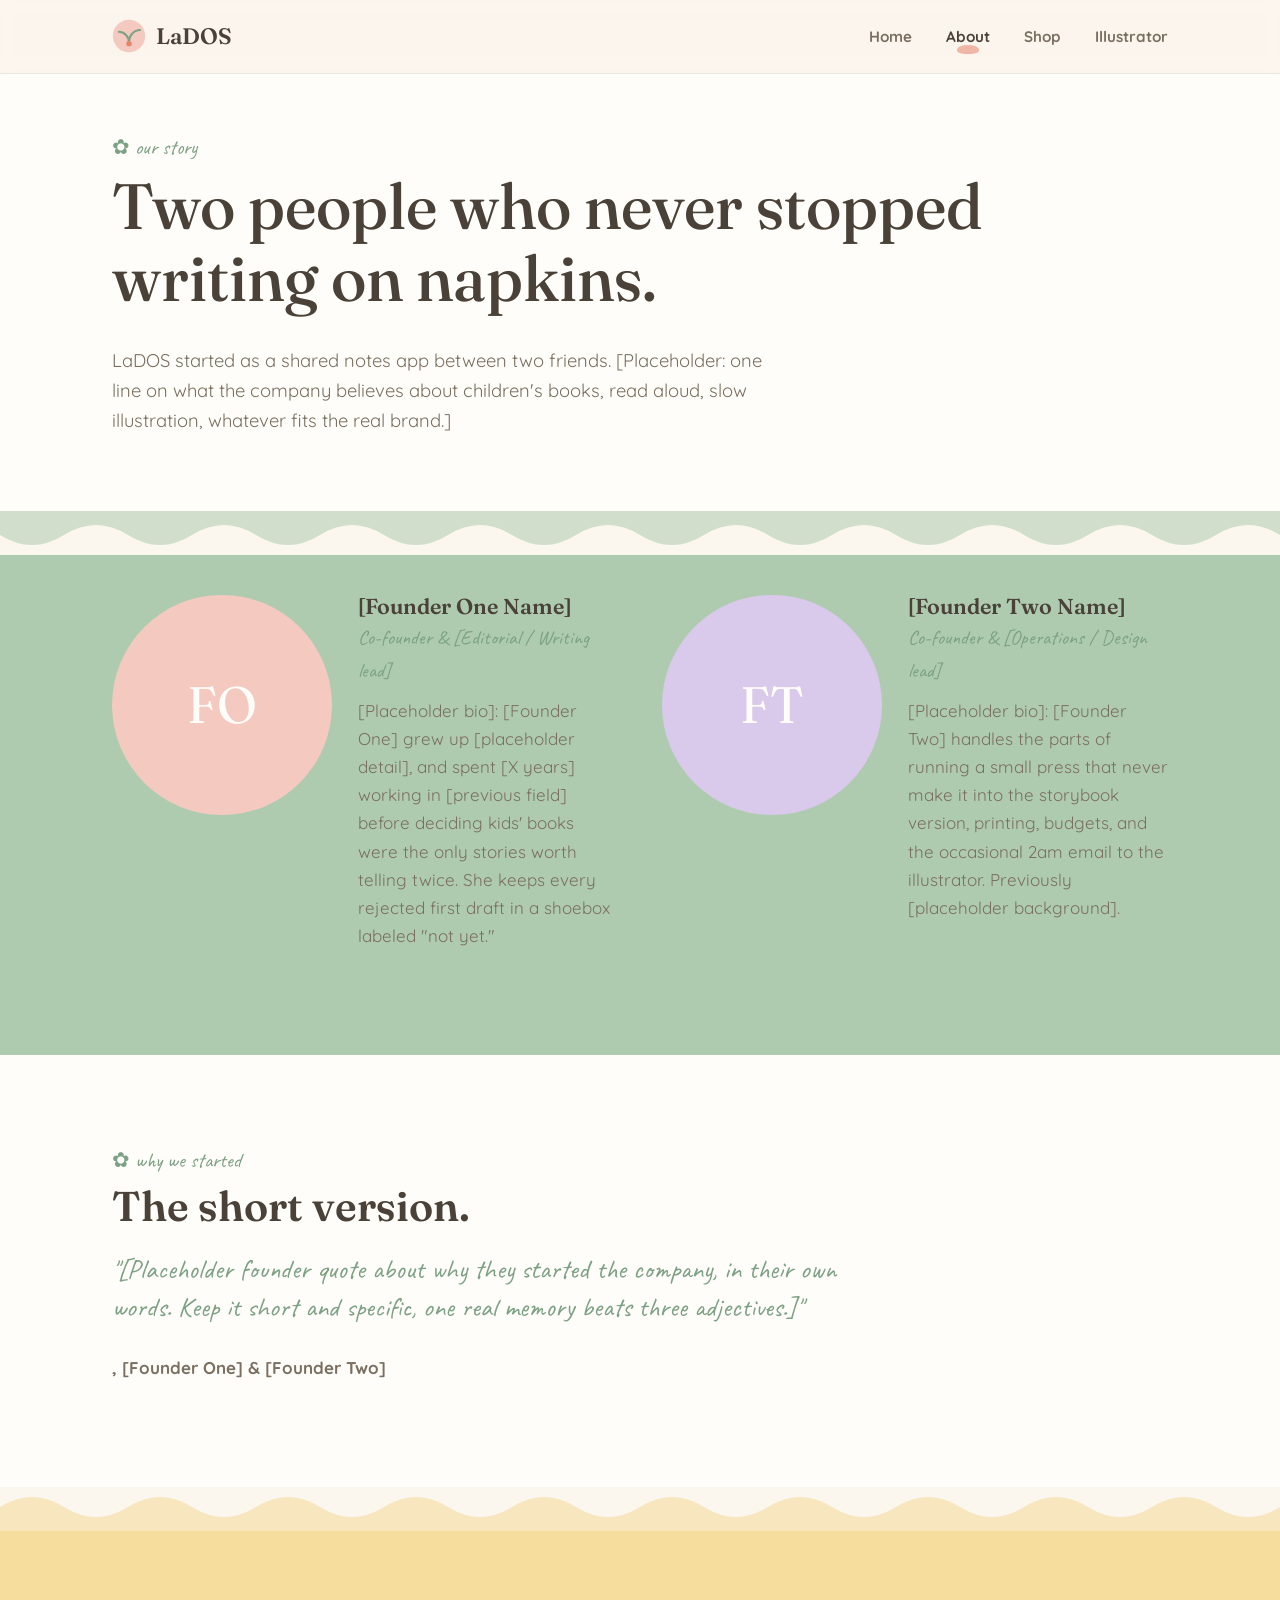
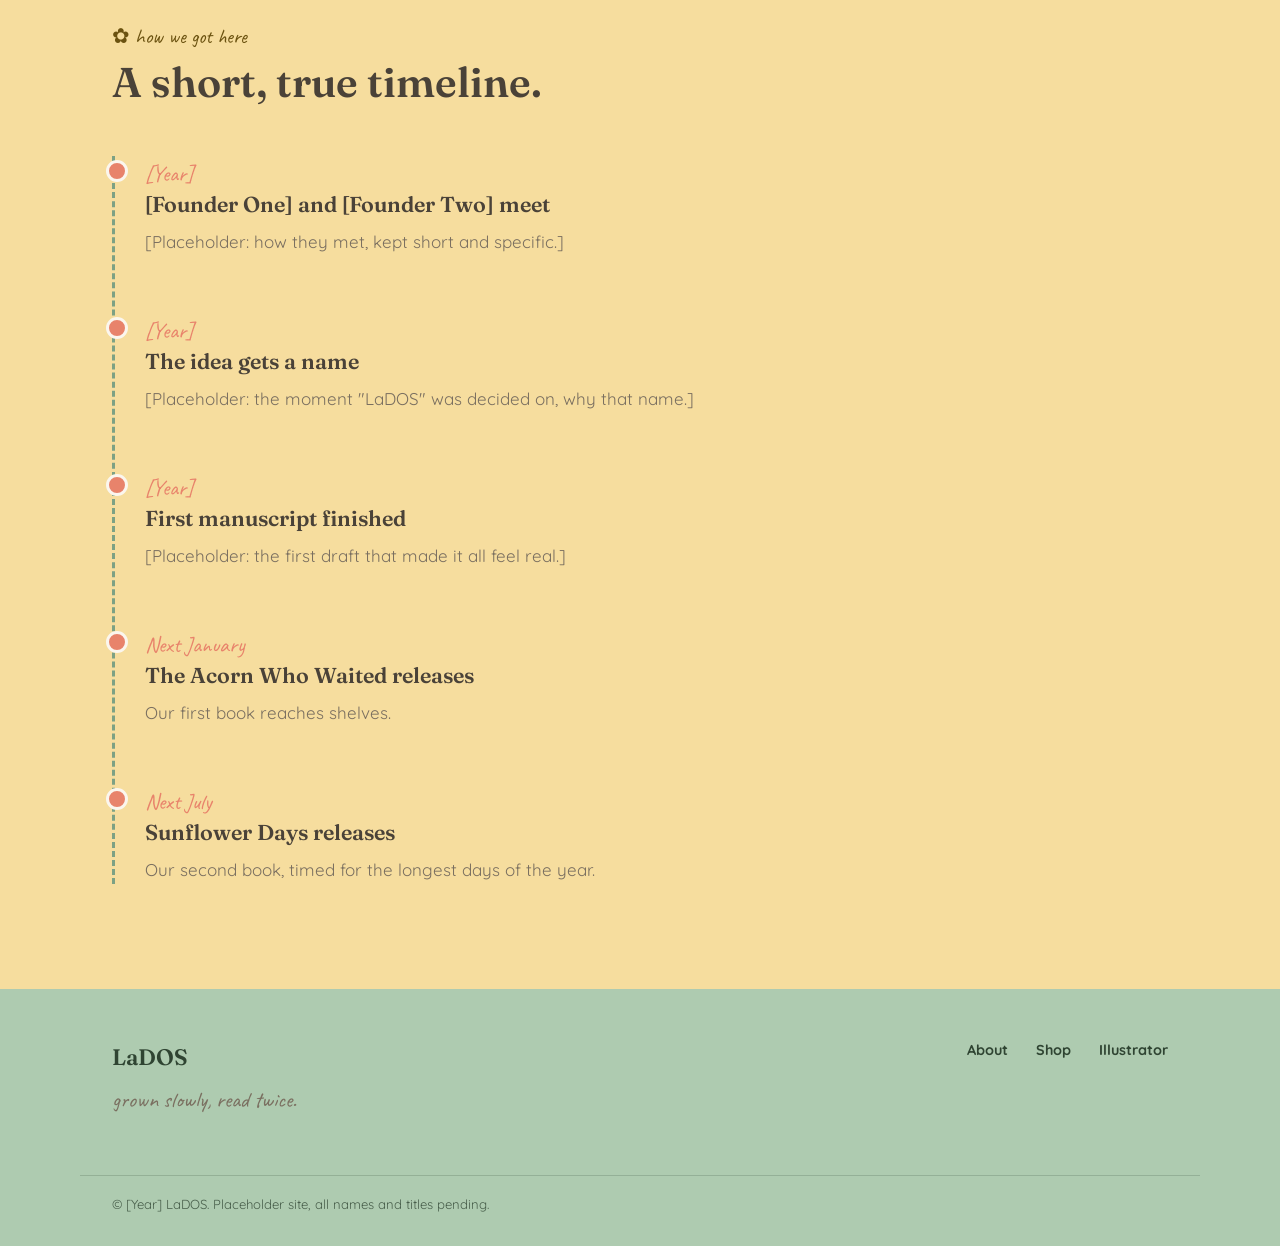
==== about.html @ fe1cd066 "Add files via upload" ====
<!DOCTYPE html>
<html lang="en">
<head>
<meta charset="UTF-8">
<meta name="viewport" content="width=device-width, initial-scale=1.0">
<title>About, LaDOS</title>
<link rel="preconnect" href="https://fonts.googleapis.com">
<link href="https://fonts.googleapis.com/css2?family=Fraunces:ital,opsz,wght@0,9..144,400..600;1,9..144,500&family=Quicksand:wght@500;700&family=Caveat:wght@600&display=swap" rel="stylesheet">
<link rel="stylesheet" href="style.css">
</head>
<body>

<header class="site-header">
  <div class="wrap">
    <a href="index.html" class="logo">
      <svg viewBox="0 0 40 40" fill="none" xmlns="http://www.w3.org/2000/svg">
        <circle cx="20" cy="20" r="19" fill="#F4C9C0"/>
        <path d="M20 28c0-8 -6-13-12-13" stroke="#7DA184" stroke-width="2.4" stroke-linecap="round"/>
        <path d="M20 28c0-9 6-15 13-15" stroke="#7DA184" stroke-width="2.4" stroke-linecap="round"/>
        <circle cx="20" cy="29" r="3.2" fill="#E8836B"/>
      </svg>
      LaDOS
    </a>
    <nav class="main-nav" aria-label="Main">
      <ul>
        <li><a href="index.html">Home</a></li>
        <li><a href="about.html" class="active">About</a></li>
        <li><a href="shop.html">Shop</a></li>
        <li><a href="illustrator.html">Illustrator</a></li>
      </ul>
    </nav>
  </div>
</header>

<section class="section-tight bg-paper">
  <div class="wrap">
    <span class="eyebrow">✿ our story</span>
    <h1>Two people who never stopped writing on napkins.</h1>
    <p class="lede">LaDOS started as a shared notes app between two friends. [Placeholder: one line on what the company believes about children's books, read aloud, slow illustration, whatever fits the real brand.]</p>
  </div>
</section>

<svg class="petal-divider" viewBox="0 0 1200 44" preserveAspectRatio="none" aria-hidden="true">
  <path d="M0 0 L0 24 Q30 44 60 24 T120 24 T180 24 T240 24 T300 24 T360 24 T420 24 T480 24 T540 24 T600 24 T660 24 T720 24 T780 24 T840 24 T900 24 T960 24 T1020 24 T1080 24 T1140 24 T1200 24 L1200 0 Z" fill="var(--sage)" opacity="0.55"/>
</svg>

<section class="section" style="background:var(--sage); padding-top:40px;">
  <div class="wrap founder-grid">

    <div class="founder-block">
      <div class="founder-portrait" style="background:var(--blush);">
        <span aria-hidden="true">FO</span>
      </div>
      <div>
        <h3 class="founder-name">[Founder One Name]</h3>
        <span class="founder-role">Co-founder &amp; [Editorial / Writing lead]</span>
        <p>[Placeholder bio]: [Founder One] grew up [placeholder detail], and spent [X years] working in [previous field] before deciding kids' books were the only stories worth telling twice. She keeps every rejected first draft in a shoebox labeled "not yet."</p>
      </div>
    </div>

    <div class="founder-block">
      <div class="founder-portrait" style="background:var(--lavender);">
        <span aria-hidden="true">FT</span>
      </div>
      <div>
        <h3 class="founder-name">[Founder Two Name]</h3>
        <span class="founder-role">Co-founder &amp; [Operations / Design lead]</span>
        <p>[Placeholder bio]: [Founder Two] handles the parts of running a small press that never make it into the storybook version, printing, budgets, and the occasional 2am email to the illustrator. Previously [placeholder background].</p>
      </div>
    </div>

  </div>
</section>

<section class="section bg-paper">
  <div class="wrap">
    <span class="eyebrow">✿ why we started</span>
    <h2>The short version.</h2>
    <p class="quote-block">"[Placeholder founder quote about why they started the company, in their own words. Keep it short and specific, one real memory beats three adjectives.]"</p>
    <p style="margin-top:14px; font-weight:700;">, [Founder One] &amp; [Founder Two]</p>
  </div>
</section>

<svg class="petal-divider" viewBox="0 0 1200 44" preserveAspectRatio="none" aria-hidden="true">
  <path d="M0 44 L0 20 Q30 0 60 20 T120 20 T180 20 T240 20 T300 20 T360 20 T420 20 T480 20 T540 20 T600 20 T660 20 T720 20 T780 20 T840 20 T900 20 T960 20 T1020 20 T1080 20 T1140 20 T1200 20 L1200 44 Z" fill="var(--butter)" opacity="0.6"/>
</svg>

<section class="section" style="background:var(--butter);">
  <div class="wrap">
    <span class="eyebrow" style="color:#6b5210;">✿ how we got here</span>
    <h2>A short, true timeline.</h2>

    <div class="timeline">
      <div class="timeline-item">
        <span class="timeline-year">[Year]</span>
        <h3>[Founder One] and [Founder Two] meet</h3>
        <p>[Placeholder: how they met, kept short and specific.]</p>
      </div>
      <div class="timeline-item">
        <span class="timeline-year">[Year]</span>
        <h3>The idea gets a name</h3>
        <p>[Placeholder: the moment "LaDOS" was decided on, why that name.]</p>
      </div>
      <div class="timeline-item">
        <span class="timeline-year">[Year]</span>
        <h3>First manuscript finished</h3>
        <p>[Placeholder: the first draft that made it all feel real.]</p>
      </div>
      <div class="timeline-item">
        <span class="timeline-year">Next January</span>
        <h3>The Acorn Who Waited releases</h3>
        <p>Our first book reaches shelves.</p>
      </div>
      <div class="timeline-item">
        <span class="timeline-year">Next July</span>
        <h3>Sunflower Days releases</h3>
        <p>Our second book, timed for the longest days of the year.</p>
      </div>
    </div>
  </div>
</section>

<footer class="site-footer">
  <div class="wrap">
    <div>
      <div class="logo" style="color:#2f4432;">LaDOS</div>
      <p class="footer-tagline">grown slowly, read twice.</p>
    </div>
    <ul class="footer-links">
      <li><a href="about.html">About</a></li>
      <li><a href="shop.html">Shop</a></li>
      <li><a href="illustrator.html">Illustrator</a></li>
    </ul>
  </div>
  <div class="wrap footer-bottom">
    © [Year] LaDOS. Placeholder site, all names and titles pending.
  </div>
</footer>

</body>
</html>
---- style.css ----
/* ============================================
   Sprout & Sparrow — Design Tokens
   ============================================ */
:root {
  --cream: #FBF6EE;
  --blush: #F4C9C0;
  --butter: #F6DD9E;
  --sage: #AECBB0;
  --sage-deep: #7DA184;
  --lavender: #D9C9EA;
  --coral: #E8836B;
  --ink: #4A4238;
  --ink-soft: #7A6F60;
  --paper: #FFFDF9;

  --font-display: "Fraunces", "Iowan Old Style", Georgia, serif;
  --font-body: "Quicksand", "Segoe UI", sans-serif;
  --font-hand: "Caveat", cursive;

  --radius-lg: 28px;
  --radius-md: 16px;
  --container: 1120px;
}

* { box-sizing: border-box; }

html { scroll-behavior: smooth; }

body {
  margin: 0;
  background: var(--cream);
  color: var(--ink);
  font-family: var(--font-body);
  font-size: 17px;
  line-height: 1.65;
  -webkit-font-smoothing: antialiased;
}

img, svg { max-width: 100%; display: block; }

a { color: inherit; text-decoration: none; }

.wrap {
  max-width: var(--container);
  margin: 0 auto;
  padding: 0 32px;
}

h1, h2, h3, h4 {
  font-family: var(--font-display);
  font-weight: 600;
  line-height: 1.12;
  margin: 0 0 0.5em;
  color: var(--ink);
}

h1 { font-size: clamp(2.4rem, 5vw, 4rem); font-weight: 500; }
h2 { font-size: clamp(1.8rem, 3.4vw, 2.6rem); }
h3 { font-size: 1.35rem; }

p { margin: 0 0 1em; color: var(--ink-soft); }

.eyebrow {
  display: inline-flex;
  align-items: center;
  gap: 8px;
  font-family: var(--font-hand);
  font-size: 1.3rem;
  color: var(--sage-deep);
  margin-bottom: 6px;
}

.lede {
  font-size: 1.15rem;
  max-width: 60ch;
}

/* ============================================
   Buttons
   ============================================ */
.btn {
  display: inline-flex;
  align-items: center;
  gap: 8px;
  padding: 14px 30px;
  border-radius: 999px;
  font-family: var(--font-body);
  font-weight: 700;
  font-size: 0.95rem;
  border: 2px solid transparent;
  cursor: pointer;
  transition: transform 0.2s ease, box-shadow 0.2s ease;
}

.btn-primary {
  background: var(--coral);
  color: var(--paper);
  box-shadow: 0 6px 0 0 #c9694f;
}
.btn-primary:hover { transform: translateY(-2px); box-shadow: 0 8px 0 0 #c9694f; }
.btn-primary:active { transform: translateY(2px); box-shadow: 0 3px 0 0 #c9694f; }

.btn-outline {
  background: transparent;
  border-color: var(--ink);
  color: var(--ink);
}
.btn-outline:hover { background: var(--ink); color: var(--paper); }

.btn-soft {
  background: var(--paper);
  color: var(--ink);
  box-shadow: 0 4px 0 0 var(--sage);
}
.btn-soft:hover { transform: translateY(-2px); }

/* ============================================
   Header / Nav
   ============================================ */
.site-header {
  position: sticky;
  top: 0;
  z-index: 50;
  background: rgba(251, 246, 238, 0.9);
  backdrop-filter: blur(6px);
  border-bottom: 1px solid rgba(74, 66, 56, 0.08);
}

.site-header .wrap {
  display: flex;
  align-items: center;
  justify-content: space-between;
  padding-top: 18px;
  padding-bottom: 18px;
}

.logo {
  display: flex;
  align-items: center;
  gap: 10px;
  font-family: var(--font-display);
  font-size: 1.4rem;
  font-weight: 600;
  color: var(--ink);
}

.logo svg { width: 34px; height: 34px; }

nav.main-nav ul {
  list-style: none;
  display: flex;
  gap: 34px;
  margin: 0;
  padding: 0;
}

nav.main-nav a {
  position: relative;
  font-weight: 700;
  font-size: 0.95rem;
  padding-bottom: 6px;
  color: var(--ink-soft);
}

nav.main-nav a:hover { color: var(--ink); }

nav.main-nav a.active { color: var(--ink); }

nav.main-nav a.active::after {
  content: "";
  position: absolute;
  left: 50%;
  bottom: -2px;
  transform: translateX(-50%);
  width: 22px;
  height: 9px;
  background: var(--coral);
  border-radius: 50% 50% 40% 40%;
  opacity: 0.55;
}

.nav-toggle { display: none; }

/* ============================================
   Scallop / petal dividers (signature motif)
   ============================================ */
.petal-divider {
  width: 100%;
  height: 44px;
  display: block;
  margin: 0;
}

.section {
  padding: 88px 0;
}

.section-tight { padding: 56px 0; }

.bg-paper { background: var(--paper); }
.bg-sage { background: var(--sage); }
.bg-blush { background: var(--blush); }
.bg-lavender { background: var(--lavender); }
.bg-butter { background: var(--butter); }

/* ============================================
   Hero (home)
   ============================================ */
.hero {
  position: relative;
  overflow: hidden;
  padding: 70px 0 40px;
}

.hero .wrap {
  display: grid;
  grid-template-columns: 1.05fr 0.95fr;
  gap: 40px;
  align-items: center;
}

.hero h1 { margin-bottom: 20px; }

.hero .cta-row {
  display: flex;
  gap: 16px;
  margin-top: 28px;
  flex-wrap: wrap;
}

.hero-art { position: relative; }

.floating-petal {
  position: absolute;
  opacity: 0.7;
  animation: drift 9s ease-in-out infinite;
}
.floating-petal.p2 { animation-duration: 12s; animation-delay: 1.5s; }
.floating-petal.p3 { animation-duration: 7.5s; animation-delay: 0.6s; }

@keyframes drift {
  0%, 100% { transform: translateY(0) rotate(0deg); }
  50% { transform: translateY(-16px) rotate(8deg); }
}

@media (prefers-reduced-motion: reduce) {
  .floating-petal { animation: none; }
  html { scroll-behavior: auto; }
}

/* ============================================
   Founder cards
   ============================================ */
.founder-grid {
  display: grid;
  grid-template-columns: 1fr 1fr;
  gap: 44px;
}

.founder-block {
  display: grid;
  grid-template-columns: 220px 1fr;
  gap: 26px;
  align-items: start;
}

.founder-portrait {
  width: 220px;
  height: 220px;
  border-radius: 50%;
  display: flex;
  align-items: center;
  justify-content: center;
  font-family: var(--font-display);
  font-size: 3.2rem;
  color: var(--paper);
}

.founder-name { margin-bottom: 2px; }
.founder-role {
  font-family: var(--font-hand);
  font-size: 1.25rem;
  color: var(--sage-deep);
  display: block;
  margin-bottom: 10px;
}

/* ============================================
   Timeline (real chronology, so numbering earns its keep)
   ============================================ */
.timeline {
  position: relative;
  margin-top: 50px;
  padding-left: 30px;
  border-left: 3px dashed var(--sage-deep);
}

.timeline-item { position: relative; padding-bottom: 40px; }
.timeline-item:last-child { padding-bottom: 0; }

.timeline-item::before {
  content: "";
  position: absolute;
  left: -39px;
  top: 4px;
  width: 16px;
  height: 16px;
  border-radius: 50%;
  background: var(--coral);
  border: 3px solid var(--cream);
}

.timeline-year {
  font-family: var(--font-hand);
  font-size: 1.4rem;
  color: var(--coral);
}

/* ============================================
   Book cards (shop)
   ============================================ */
.book-grid {
  display: grid;
  grid-template-columns: 1fr 1fr;
  gap: 40px;
}

.book-card {
  background: var(--paper);
  border-radius: var(--radius-lg);
  padding: 30px;
  display: grid;
  grid-template-columns: 200px 1fr;
  gap: 26px;
  box-shadow: 0 14px 30px -18px rgba(74, 66, 56, 0.35);
}

.book-cover {
  width: 200px;
  height: 280px;
  border-radius: 10px;
  overflow: hidden;
  box-shadow: 0 10px 18px -8px rgba(74,66,56,0.4);
}

.badge {
  display: inline-block;
  font-size: 0.78rem;
  font-weight: 700;
  letter-spacing: 0.04em;
  text-transform: uppercase;
  padding: 6px 14px;
  border-radius: 999px;
  margin-bottom: 12px;
}

.badge-jan { background: var(--lavender); color: #4a3a63; }
.badge-jul { background: var(--butter); color: #6b5210; }

.price-row {
  display: flex;
  align-items: baseline;
  gap: 10px;
  margin: 14px 0;
}

.price { font-family: var(--font-display); font-size: 1.5rem; }
.price-note { font-size: 0.85rem; color: var(--ink-soft); }

/* ============================================
   Illustrator gallery
   ============================================ */
.gallery-grid {
  display: grid;
  grid-template-columns: repeat(3, 1fr);
  gap: 22px;
  margin-top: 40px;
}

.gallery-tile {
  aspect-ratio: 4 / 5;
  border-radius: var(--radius-md);
  overflow: hidden;
  box-shadow: 0 10px 20px -14px rgba(74,66,56,0.4);
}

/* ============================================
   Quote block
   ============================================ */
.quote-block {
  font-family: var(--font-hand);
  font-size: 1.7rem;
  color: var(--sage-deep);
  max-width: 62ch;
  line-height: 1.4;
}

/* ============================================
   Footer
   ============================================ */
.site-footer {
  background: var(--sage);
  padding: 50px 0 30px;
  color: #2f4432;
}

.site-footer .wrap {
  display: flex;
  justify-content: space-between;
  align-items: flex-start;
  flex-wrap: wrap;
  gap: 24px;
}

.footer-tagline {
  font-family: var(--font-hand);
  font-size: 1.4rem;
  margin-top: 6px;
}

.footer-links {
  display: flex;
  gap: 28px;
  list-style: none;
  padding: 0;
  margin: 0;
  font-weight: 700;
  font-size: 0.9rem;
}

.footer-bottom {
  margin-top: 34px;
  padding-top: 18px;
  border-top: 1px solid rgba(47,68,50,0.25);
  font-size: 0.82rem;
  opacity: 0.8;
}

.two-col {
  display: grid;
  grid-template-columns: 1fr 1fr;
  gap: 50px;
  align-items: center;
}

.notify-form {
  display: flex;
  gap: 10px;
  margin-top: 18px;
  flex-wrap: wrap;
}

.notify-form input {
  flex: 1;
  min-width: 200px;
  padding: 13px 18px;
  border-radius: 999px;
  border: 2px solid rgba(74,66,56,0.15);
  font-family: var(--font-body);
  font-size: 0.95rem;
  background: var(--paper);
  color: var(--ink);
}

.notify-form input:focus,
a:focus-visible,
button:focus-visible {
  outline: 3px solid var(--coral);
  outline-offset: 2px;
}

.tag-row { display: flex; gap: 10px; flex-wrap: wrap; margin: 18px 0; }
.tag-pill {
  font-size: 0.78rem;
  font-weight: 700;
  background: var(--cream);
  border: 1px solid rgba(74,66,56,0.15);
  padding: 5px 12px;
  border-radius: 999px;
  color: var(--ink-soft);
}

.placeholder-note {
  font-size: 0.82rem;
  color: var(--ink-soft);
  background: repeating-linear-gradient(
    45deg, rgba(232,131,107,0.08), rgba(232,131,107,0.08) 10px,
    rgba(232,131,107,0.15) 10px, rgba(232,131,107,0.15) 20px
  );
  border: 1px dashed var(--coral);
  border-radius: 12px;
  padding: 10px 16px;
  margin-top: 10px;
}

/* ============================================
   Responsive
   ============================================ */
@media (max-width: 900px) {
  .hero .wrap { grid-template-columns: 1fr; }
  .founder-grid { grid-template-columns: 1fr; }
  .founder-block { grid-template-columns: 140px 1fr; }
  .founder-portrait { width: 140px; height: 140px; font-size: 2rem; }
  .book-grid { grid-template-columns: 1fr; }
  .book-card { grid-template-columns: 140px 1fr; }
  .book-cover { width: 140px; height: 196px; }
  .gallery-grid { grid-template-columns: repeat(2, 1fr); }
  .two-col { grid-template-columns: 1fr; }
  nav.main-nav ul { gap: 20px; }
}

@media (max-width: 600px) {
  .wrap { padding: 0 20px; }
  nav.main-nav ul { gap: 14px; }
  nav.main-nav a { font-size: 0.85rem; }
  .founder-block { grid-template-columns: 1fr; text-align: left; }
  .founder-portrait { margin-bottom: 10px; }
  .book-card { grid-template-columns: 1fr; }
  .book-cover { width: 140px; }
  .gallery-grid { grid-template-columns: 1fr 1fr; }
  .site-footer .wrap { flex-direction: column; }
}
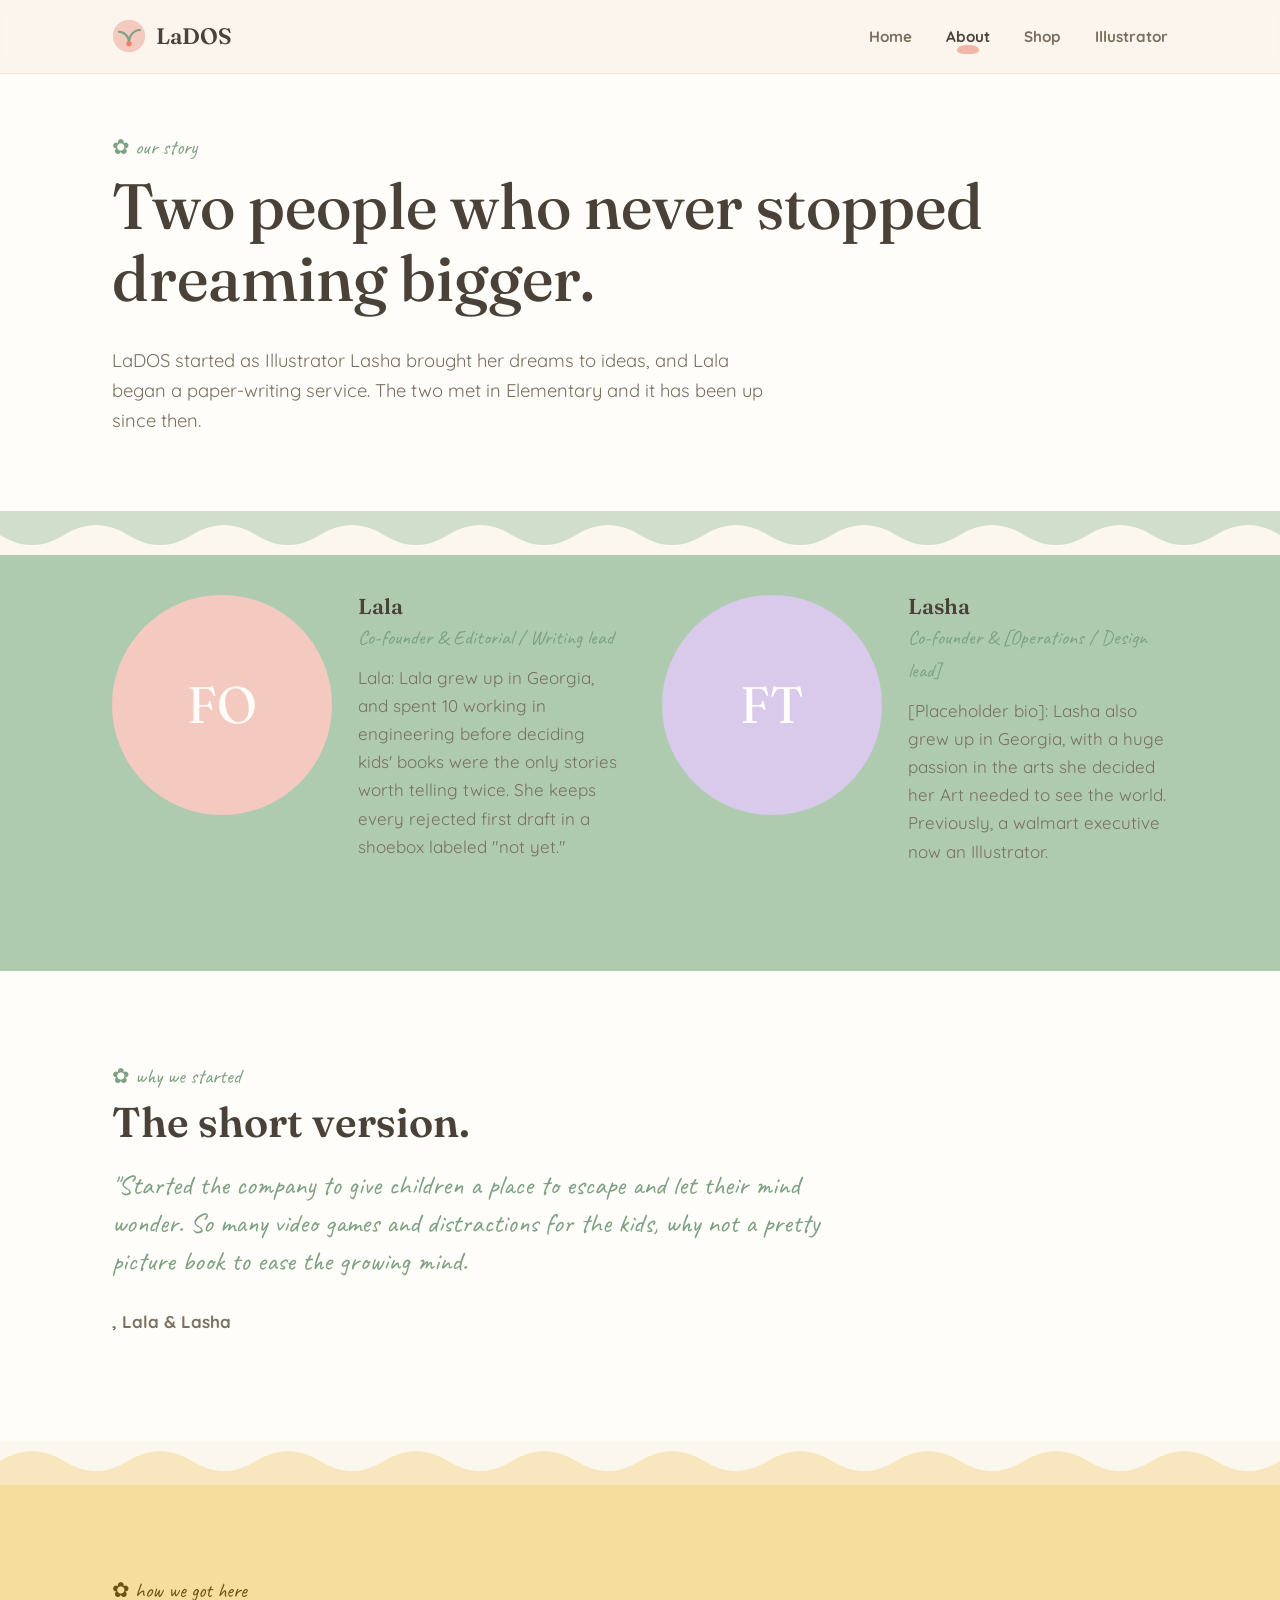
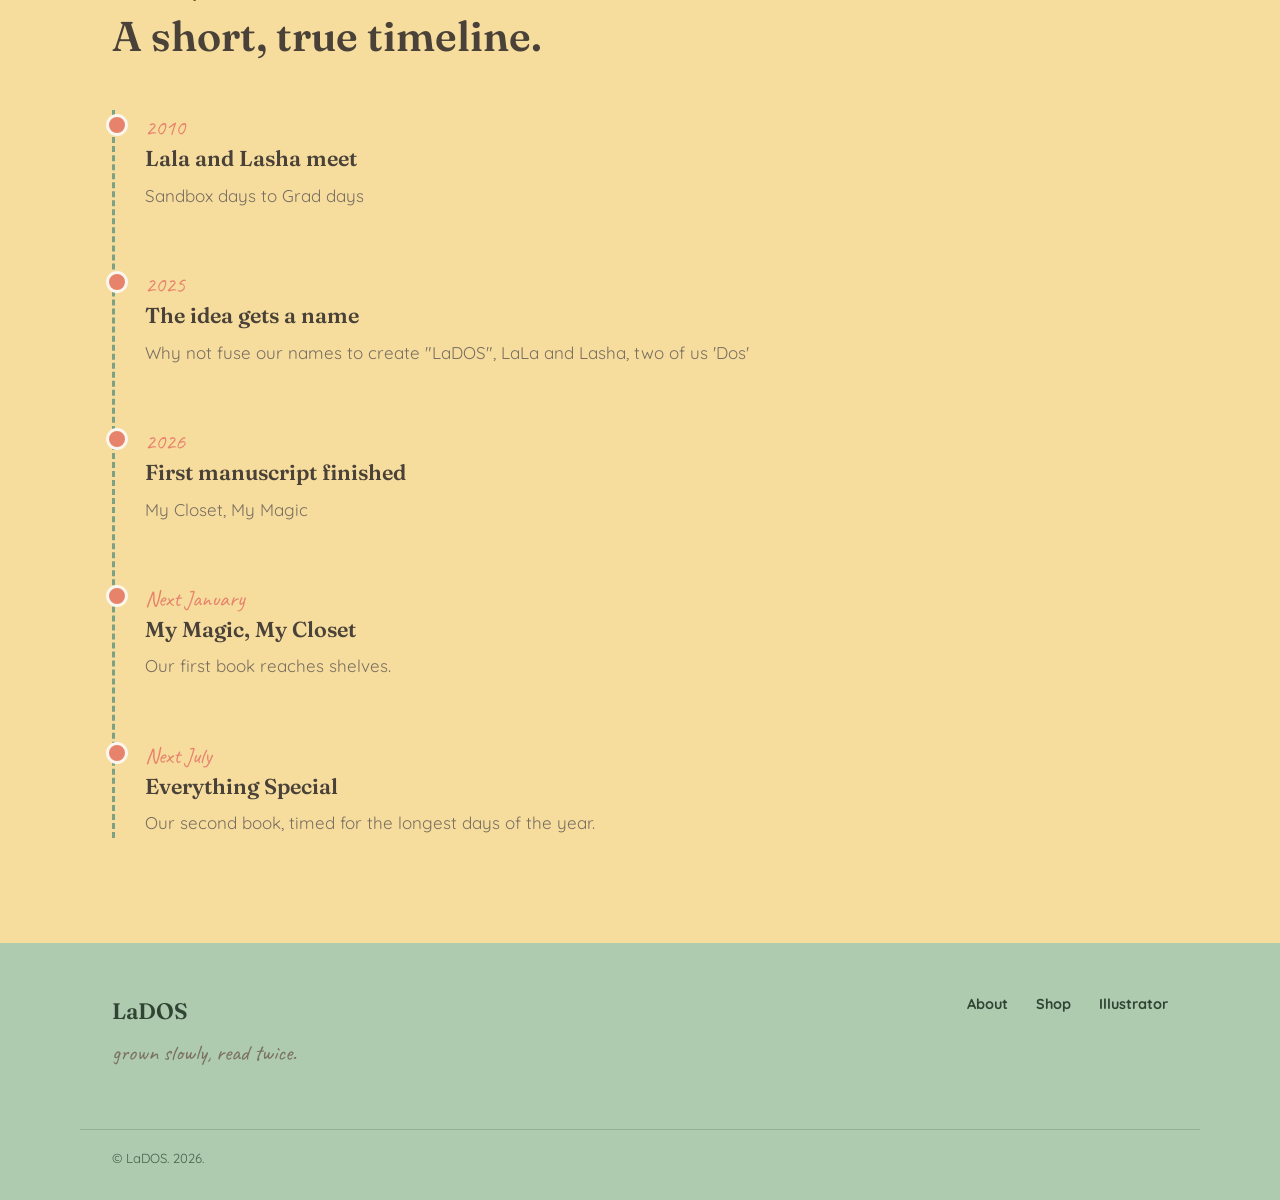
==== commit abc23f00: "Update about.html" ====
--- a/about.html
+++ b/about.html
@@ -35,8 +35,8 @@
 <section class="section-tight bg-paper">
   <div class="wrap">
     <span class="eyebrow">✿ our story</span>
-    <h1>Two people who never stopped writing on napkins.</h1>
-    <p class="lede">LaDOS started as a shared notes app between two friends. [Placeholder: one line on what the company believes about children's books, read aloud, slow illustration, whatever fits the real brand.]</p>
+    <h1>Two people who never stopped dreaming bigger.</h1>
+    <p class="lede">LaDOS started as Illustrator Lasha brought her dreams to ideas, and Lala began a paper-writing service. The two met in Elementary and it has been up since then.</p>
   </div>
 </section>
 
@@ -52,9 +52,9 @@
         <span aria-hidden="true">FO</span>
       </div>
       <div>
-        <h3 class="founder-name">[Founder One Name]</h3>
-        <span class="founder-role">Co-founder &amp; [Editorial / Writing lead]</span>
-        <p>[Placeholder bio]: [Founder One] grew up [placeholder detail], and spent [X years] working in [previous field] before deciding kids' books were the only stories worth telling twice. She keeps every rejected first draft in a shoebox labeled "not yet."</p>
+        <h3 class="founder-name">Lala</h3>
+        <span class="founder-role">Co-founder &amp; Editorial / Writing lead</span>
+        <p>Lala: Lala grew up in Georgia, and spent 10 working in engineering before deciding kids' books were the only stories worth telling twice. She keeps every rejected first draft in a shoebox labeled "not yet."</p>
       </div>
     </div>
 
@@ -63,9 +63,9 @@
         <span aria-hidden="true">FT</span>
       </div>
       <div>
-        <h3 class="founder-name">[Founder Two Name]</h3>
+        <h3 class="founder-name">Lasha</h3>
         <span class="founder-role">Co-founder &amp; [Operations / Design lead]</span>
-        <p>[Placeholder bio]: [Founder Two] handles the parts of running a small press that never make it into the storybook version, printing, budgets, and the occasional 2am email to the illustrator. Previously [placeholder background].</p>
+        <p>[Placeholder bio]: Lasha also grew up in Georgia, with a huge passion in the arts she decided her Art needed to see the world. Previously, a walmart executive now an Illustrator.</p>
       </div>
     </div>
 
@@ -76,8 +76,8 @@
   <div class="wrap">
     <span class="eyebrow">✿ why we started</span>
     <h2>The short version.</h2>
-    <p class="quote-block">"[Placeholder founder quote about why they started the company, in their own words. Keep it short and specific, one real memory beats three adjectives.]"</p>
-    <p style="margin-top:14px; font-weight:700;">, [Founder One] &amp; [Founder Two]</p>
+    <p class="quote-block">"Started the company to give children a place to escape and let their mind wonder. So many video games and distractions for the kids, why not a pretty picture book to ease the growing mind.</p>
+    <p style="margin-top:14px; font-weight:700;">, Lala &amp; Lasha</p>
   </div>
 </section>
 
@@ -92,28 +92,28 @@
 
     <div class="timeline">
       <div class="timeline-item">
-        <span class="timeline-year">[Year]</span>
-        <h3>[Founder One] and [Founder Two] meet</h3>
-        <p>[Placeholder: how they met, kept short and specific.]</p>
+        <span class="timeline-year">2010</span>
+        <h3>Lala and Lasha meet</h3>
+        <p>Sandbox days to Grad days</p>
       </div>
       <div class="timeline-item">
-        <span class="timeline-year">[Year]</span>
+        <span class="timeline-year">2025</span>
         <h3>The idea gets a name</h3>
-        <p>[Placeholder: the moment "LaDOS" was decided on, why that name.]</p>
+        <p>Why not fuse our names to create "LaDOS", LaLa and Lasha, two of us 'Dos'</p>
       </div>
       <div class="timeline-item">
-        <span class="timeline-year">[Year]</span>
+        <span class="timeline-year">2026</span>
         <h3>First manuscript finished</h3>
-        <p>[Placeholder: the first draft that made it all feel real.]</p>
+        <p>My Closet, My Magic</p>
       </div>
       <div class="timeline-item">
         <span class="timeline-year">Next January</span>
-        <h3>The Acorn Who Waited releases</h3>
+        <h3>My Magic, My Closet </h3>
         <p>Our first book reaches shelves.</p>
       </div>
       <div class="timeline-item">
         <span class="timeline-year">Next July</span>
-        <h3>Sunflower Days releases</h3>
+        <h3>Everything Special</h3>
         <p>Our second book, timed for the longest days of the year.</p>
       </div>
     </div>
@@ -133,7 +133,7 @@
     </ul>
   </div>
   <div class="wrap footer-bottom">
-    © [Year] LaDOS. Placeholder site, all names and titles pending.
+    © LaDOS. 2026.
   </div>
 </footer>
 
